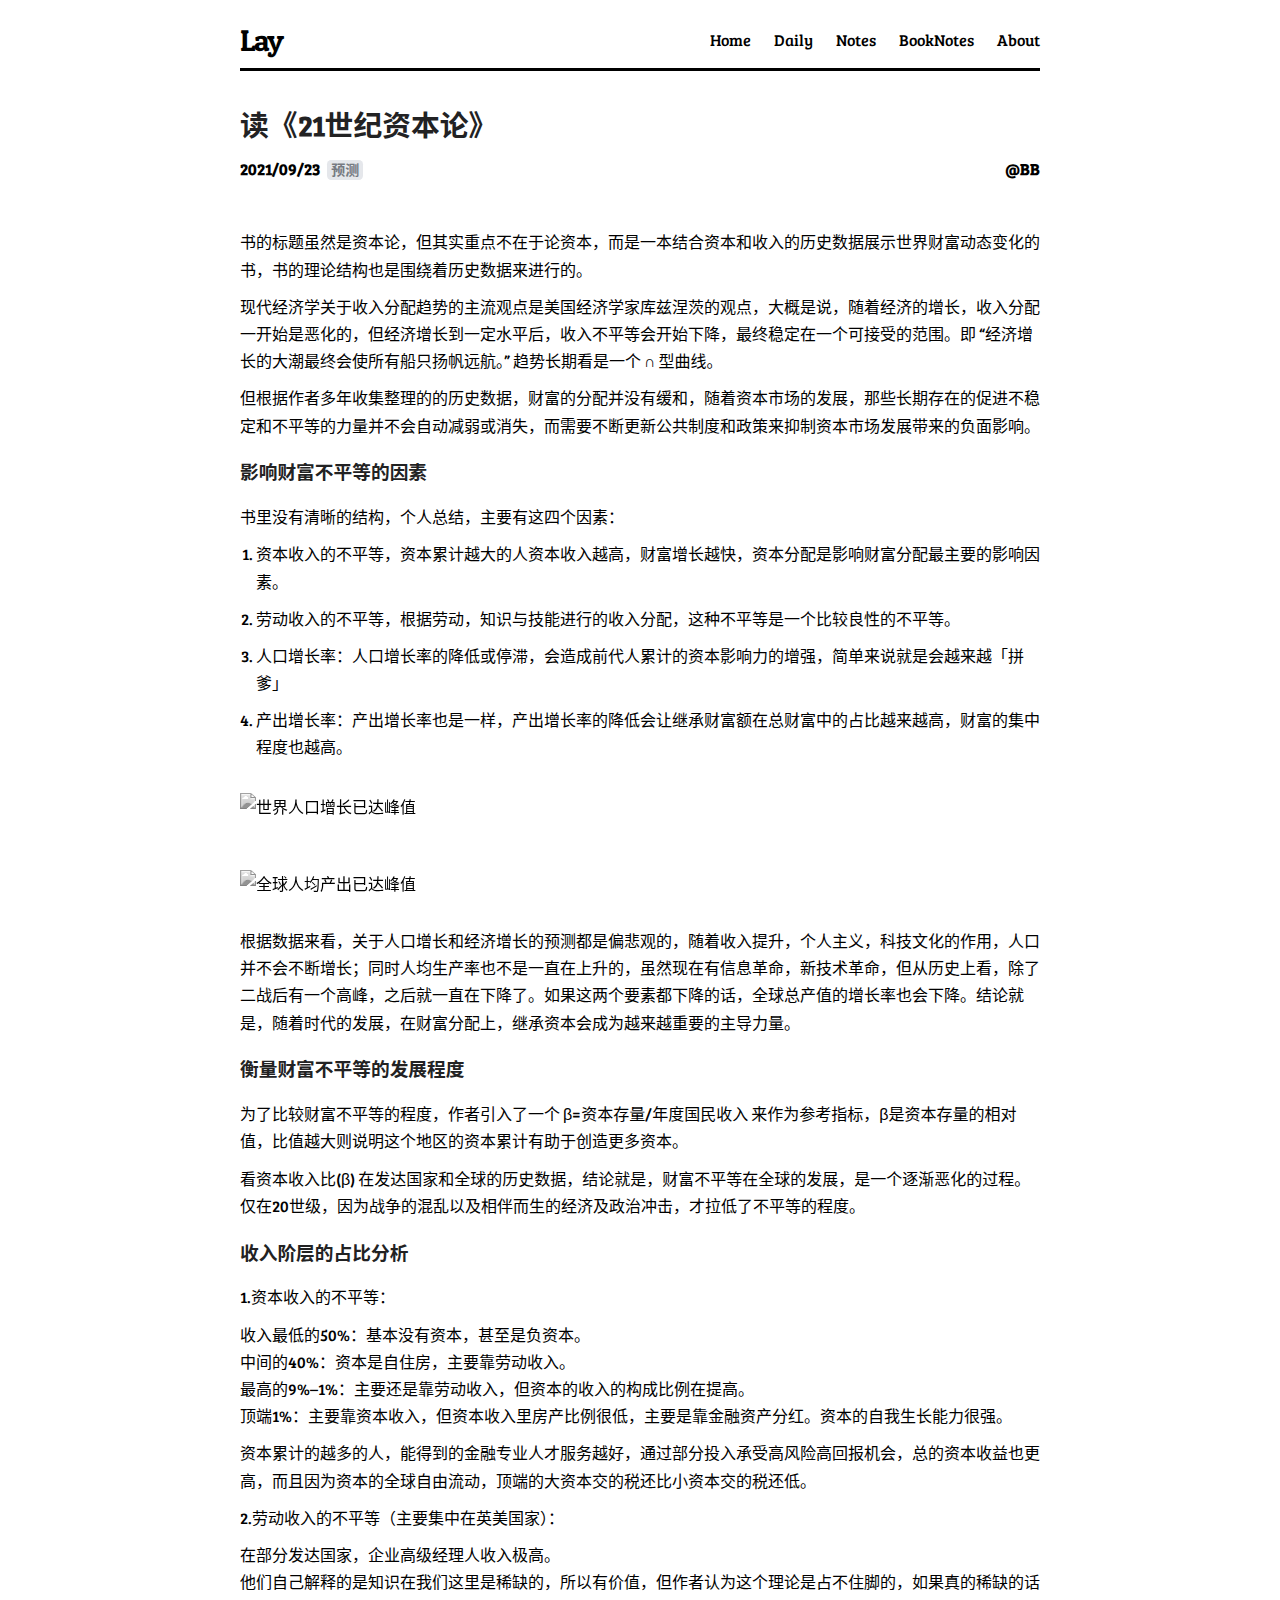
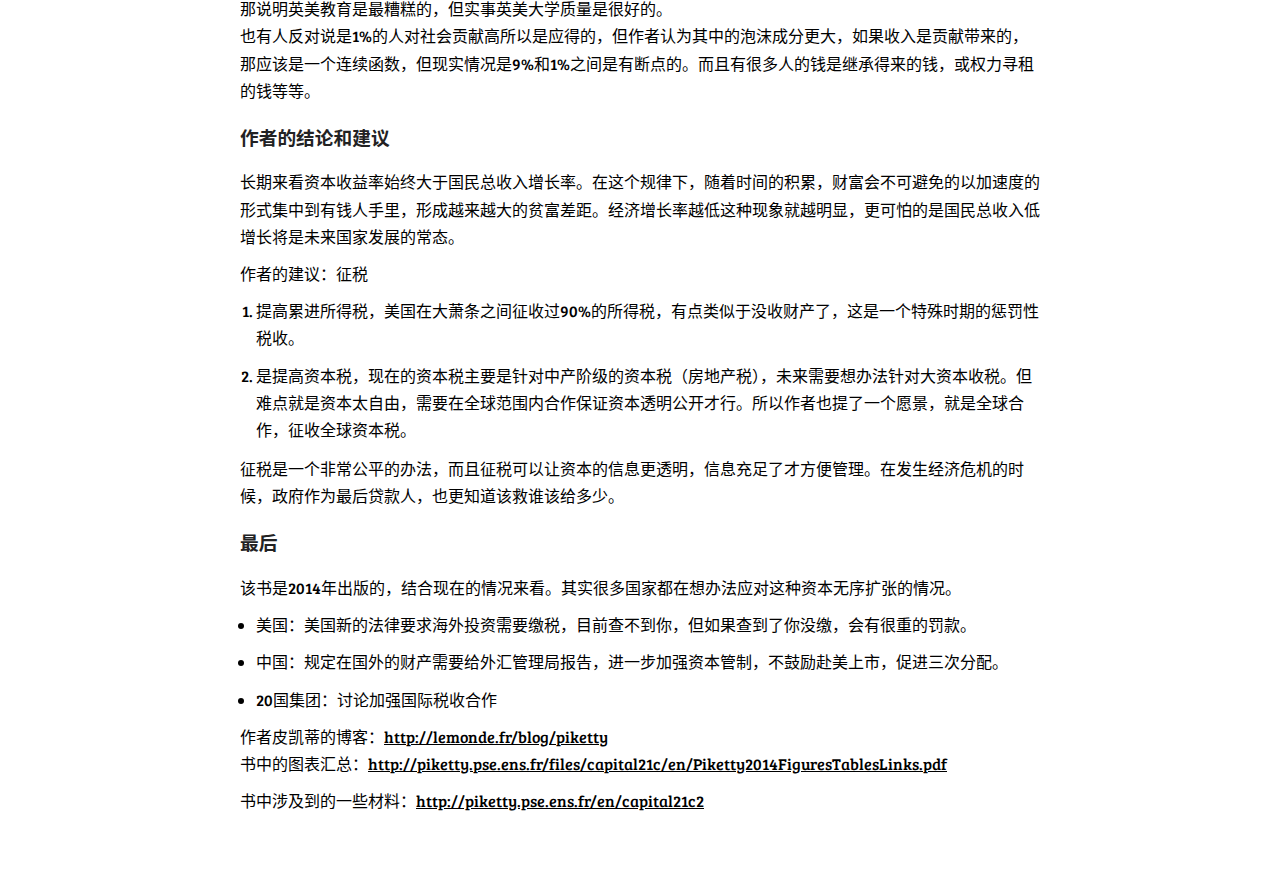
==== 16323880940046.html @ a24169ee "git" ====
<!DOCTYPE html>
<html>

<head>
    <title>
         读《21世纪资本论》 - Lay 
    </title>

    <meta charset="UTF-8">
    <meta name="viewport" content="width=device-width, initial-scale=1">
    <meta name="description" content="">

    <link rel="stylesheet" type="text/css" href="asset/cuckoo.css">
    <link rel="stylesheet" type="text/css" href="asset/main.css">
    <link rel="stylesheet" type="text/css" href="asset/tomorrow.css">
    <link rel="shortcut icon" href="asset/favicon.ico" type="image/x-icon" />
    <link rel="alternate" type="application/atom+xml" href="atom.xml" title="Lay">

    <link rel="stylesheet" href="asset/zoom.css">

    <script src="asset/highlight.pack.js"></script>
    <script>hljs.initHighlightingOnLoad();</script>

    
    <meta name="google-site-verification" content="v_k4W8sWPzS3caLtUAbGoCgiDOyLn7KLzbEb4he7xFg" />

</head>

<body>
    <header class="site-header cuckoo">
        <div class="wrapper">
            <a class="site-title" href="index.html">Lay</a>
            <nav class="site-nav">
                <a href="#" class="menu-icon">
                    <svg viewBox="0 0 18 15">
                        <path fill="#424242"
                            d="M18,1.484c0,0.82-0.665,1.484-1.484,1.484H1.484C0.665,2.969,0,2.304,0,1.484l0,0C0,0.665,0.665,0,1.484,0 h15.031C17.335,0,18,0.665,18,1.484L18,1.484z">
                        </path>
                        <path fill="#424242"
                            d="M18,7.516C18,8.335,17.335,9,16.516,9H1.484C0.665,9,0,8.335,0,7.516l0,0c0-0.82,0.665-1.484,1.484-1.484 h15.031C17.335,6.031,18,6.696,18,7.516L18,7.516z">
                        </path>
                        <path fill="#424242"
                            d="M18,13.516C18,14.335,17.335,15,16.516,15H1.484C0.665,15,0,14.335,0,13.516l0,0 c0-0.82,0.665-1.484,1.484-1.484h15.031C17.335,12.031,18,12.696,18,13.516L18,13.516z">
                        </path>
                    </svg>
                </a>
                <div class="trigger">
                    
                    <a class="page-link" href="index.html">Home</a>
                    
                    <a class="page-link" href="Daily.html">Daily</a>
                    
                    <a class="page-link" href="Notes.html">Notes</a>
                    
                    <a class="page-link" href="BookNotes.html">BookNotes</a>
                    
                    <a class="page-link" href="about.html">About</a>
                    
                </div>
            </nav>
        </div>

        

    </header>
</body>

</html>
 <div class="page-content cuckoo">
    <div class="wrapper">
        <article class="post" itemscope itemtype="http://schema.org/BlogPosting">
            <header class="post-header">
                <h1 class="post-title" itemprop="name headline">读《21世纪资本论》</h1>
                <div class="post-description">
                    

                    <time datetime="2021/09/23">2021/09/23</time>
                    
                    <a class="tags" href='tag_%E9%A2%84%E6%B5%8B.html'>预测</a>
                    
                    <div class="author">@BB</div>


                </div>
            </header>
            <div class="post-content" itemprop="articleBody">
                <p>书的标题虽然是资本论，但其实重点不在于论资本，而是一本结合资本和收入的历史数据展示世界财富动态变化的书，书的理论结构也是围绕着历史数据来进行的。</p>
<p>现代经济学关于收入分配趋势的主流观点是美国经济学家库兹涅茨的观点，大概是说，随着经济的增长，收入分配一开始是恶化的，但经济增长到一定水平后，收入不平等会开始下降，最终稳定在一个可接受的范围。即 “经济增长的大潮最终会使所有船只扬帆远航。” 趋势长期看是一个 ∩ 型曲线。</p>
<p>但根据作者多年收集整理的的历史数据，财富的分配并没有缓和，随着资本市场的发展，那些长期存在的促进不稳定和不平等的力量并不会自动减弱或消失，而需要不断更新公共制度和政策来抑制资本市场发展带来的负面影响。</p>
<h3><a id="%E5%BD%B1%E5%93%8D%E8%B4%A2%E5%AF%8C%E4%B8%8D%E5%B9%B3%E7%AD%89%E7%9A%84%E5%9B%A0%E7%B4%A0" class="anchor" aria-hidden="true"><span class="octicon octicon-link"></span></a>影响财富不平等的因素</h3>
<p>书里没有清晰的结构，个人总结，主要有这四个因素：</p>
<ol>
<li>
<p>资本收入的不平等，资本累计越大的人资本收入越高，财富增长越快，资本分配是影响财富分配最主要的影响因素。</p>
</li>
<li>
<p>劳动收入的不平等，根据劳动，知识与技能进行的收入分配，这种不平等是一个比较良性的不平等。</p>
</li>
<li>
<p>人口增长率：人口增长率的降低或停滞，会造成前代人累计的资本影响力的增强，简单来说就是会越来越「拼爹」</p>
</li>
<li>
<p>产出增长率：产出增长率也是一样，产出增长率的降低会让继承财富额在总财富中的占比越来越高，财富的集中程度也越高。</p>
</li>
</ol>
<p><img src="media/16323880940046/16638355880424.jpg" alt="世界人口增长已达峰值" /></p>
<p><img src="media/16323880940046/16638356135975.jpg" alt="全球人均产出已达峰值" /></p>
<p>根据数据来看，关于人口增长和经济增长的预测都是偏悲观的，随着收入提升，个人主义，科技文化的作用，人口并不会不断增长；同时人均生产率也不是一直在上升的，虽然现在有信息革命，新技术革命，但从历史上看，除了二战后有一个高峰，之后就一直在下降了。如果这两个要素都下降的话，全球总产值的增长率也会下降。结论就是，随着时代的发展，在财富分配上，继承资本会成为越来越重要的主导力量。</p>
<h3><a id="%E8%A1%A1%E9%87%8F%E8%B4%A2%E5%AF%8C%E4%B8%8D%E5%B9%B3%E7%AD%89%E7%9A%84%E5%8F%91%E5%B1%95%E7%A8%8B%E5%BA%A6" class="anchor" aria-hidden="true"><span class="octicon octicon-link"></span></a>衡量财富不平等的发展程度</h3>
<p>为了比较财富不平等的程度，作者引入了一个 β=资本存量/年度国民收入 来作为参考指标，β是资本存量的相对值，比值越大则说明这个地区的资本累计有助于创造更多资本。</p>
<p>看资本收入比(β) 在发达国家和全球的历史数据，结论就是，财富不平等在全球的发展，是一个逐渐恶化的过程。仅在20世级，因为战争的混乱以及相伴而生的经济及政治冲击，才拉低了不平等的程度。</p>
<h3><a id="%E6%94%B6%E5%85%A5%E9%98%B6%E5%B1%82%E7%9A%84%E5%8D%A0%E6%AF%94%E5%88%86%E6%9E%90" class="anchor" aria-hidden="true"><span class="octicon octicon-link"></span></a>收入阶层的占比分析</h3>
<p>1.资本收入的不平等：</p>
<p>收入最低的50%：基本没有资本，甚至是负资本。<br />
中间的40%：资本是自住房，主要靠劳动收入。<br />
最高的9%–1%：主要还是靠劳动收入，但资本的收入的构成比例在提高。<br />
顶端1%：主要靠资本收入，但资本收入里房产比例很低，主要是靠金融资产分红。资本的自我生长能力很强。</p>
<p>资本累计的越多的人，能得到的金融专业人才服务越好，通过部分投入承受高风险高回报机会，总的资本收益也更高，而且因为资本的全球自由流动，顶端的大资本交的税还比小资本交的税还低。</p>
<p>2.劳动收入的不平等（主要集中在英美国家）：</p>
<p>在部分发达国家，企业高级经理人收入极高。<br />
他们自己解释的是知识在我们这里是稀缺的，所以有价值，但作者认为这个理论是占不住脚的，如果真的稀缺的话那说明英美教育是最糟糕的，但实事英美大学质量是很好的。<br />
也有人反对说是1%的人对社会贡献高所以是应得的，但作者认为其中的泡沫成分更大，如果收入是贡献带来的，那应该是一个连续函数，但现实情况是9%和1%之间是有断点的。而且有很多人的钱是继承得来的钱，或权力寻租的钱等等。</p>
<h3><a id="%E4%BD%9C%E8%80%85%E7%9A%84%E7%BB%93%E8%AE%BA%E5%92%8C%E5%BB%BA%E8%AE%AE" class="anchor" aria-hidden="true"><span class="octicon octicon-link"></span></a>作者的结论和建议</h3>
<p>长期来看资本收益率始终大于国民总收入增长率。在这个规律下，随着时间的积累，财富会不可避免的以加速度的形式集中到有钱人手里，形成越来越大的贫富差距。经济增长率越低这种现象就越明显，更可怕的是国民总收入低增长将是未来国家发展的常态。</p>
<p>作者的建议：征税</p>
<ol>
<li>
<p>提高累进所得税，美国在大萧条之间征收过90%的所得税，有点类似于没收财产了，这是一个特殊时期的惩罚性税收。</p>
</li>
<li>
<p>是提高资本税，现在的资本税主要是针对中产阶级的资本税（房地产税），未来需要想办法针对大资本收税。但难点就是资本太自由，需要在全球范围内合作保证资本透明公开才行。所以作者也提了一个愿景，就是全球合作，征收全球资本税。</p>
</li>
</ol>
<p>征税是一个非常公平的办法，而且征税可以让资本的信息更透明，信息充足了才方便管理。在发生经济危机的时候，政府作为最后贷款人，也更知道该救谁该给多少。</p>
<h3><a id="%E6%9C%80%E5%90%8E" class="anchor" aria-hidden="true"><span class="octicon octicon-link"></span></a>最后</h3>
<p>该书是2014年出版的，结合现在的情况来看。其实很多国家都在想办法应对这种资本无序扩张的情况。</p>
<ul>
<li>美国：美国新的法律要求海外投资需要缴税，目前查不到你，但如果查到了你没缴，会有很重的罚款。</li>
<li>中国：规定在国外的财产需要给外汇管理局报告，进一步加强资本管制，不鼓励赴美上市，促进三次分配。</li>
<li>20国集团：讨论加强国际税收合作</li>
</ul>
<p>作者皮凯蒂的博客：<a href="http://lemonde.fr/blog/piketty">http://lemonde.fr/blog/piketty</a><br />
书中的图表汇总：<a href="http://piketty.pse.ens.fr/files/capital21c/en/Piketty2014FiguresTablesLinks.pdf">http://piketty.pse.ens.fr/files/capital21c/en/Piketty2014FiguresTablesLinks.pdf</a></p>
<p>书中涉及到的一些材料：<a href="http://piketty.pse.ens.fr/en/capital21c2">http://piketty.pse.ens.fr/en/capital21c2</a></p>

            </div>


            <div style="margin-top: 50px;">

                <!-- giscus 评论 -->
                <script src="https://giscus.app/client.js"
                        data-repo="layliu/giscus-comment"
                        data-repo-id="R_kgDOJtN4ng"
                        data-category="Announcements"
                        data-category-id="DIC_kwDOJtN4ns4CXE-q"
                        data-mapping="pathname"
                        data-strict="0"
                        data-reactions-enabled="1"
                        data-emit-metadata="0"
                        data-input-position="top"
                        data-theme="light"
                        data-lang="zh-CN"
                        crossorigin="anonymous"
                        async>
                </script>


            </div>


        </article>
    </div>
</div>

<script src="asset/jquery-3.3.1.min.js"></script>

<!-- 增加zoom效果 -->
<script src="asset/zoom.js"></script>
<!-- <script src="https://netdna.bootstrapcdn.com/bootstrap/3.0.0/js/bootstrap.min.js"></script> -->
<script>
    $(function () {
        $('img').each(function () {
            $(this).attr("data-action", 'zoom');
        });
    });
</script>





<script>
    $(document).ready(function () {
        $('#footer').show()
    })


</script>
  <!-- <footer id="footer" class="cuckoo page-footer" style="display: none">
    <div class="wrapper">
        <p>Designed and Written by <a href="mailto:justbb@gmail.com">liulei</a></p>
    </div>
</footer> -->
<!-- 
 -->
---- asset/cuckoo.css ----
html {
  overflow-y: overlay;

}

body {
  -webkit-font-smoothing: antialiased;
  margin: 12px 16px;
}


ul.entry-list {
  padding-left: 0px !important;
}


table {
  font-size: 14px !important;
}




a.site-title:hover {
  font-weight: inherit !important;
  text-decoration: none !important;
}

.pitem {
  display: inline;
  background: rgb(255, 255, 255);
  /* font-size: 1.2em; */
}

ul.entry-list {
  padding-left: 0px;
}


.author {
  float: right;
}



.posted-cats {
  float: right;
  font-weight: 500;
  font-size: .7em;
  padding: 3px 0;
  border: #000 2px solid;
  border-radius: 5px;
  width: 94px;
  text-align: center;
}



/**
 * cuckoo.css is designed for Mweb Theme Cuckoo, based on yue.css.
 *
 * Copyright (c) 2016 - 2019 by Jiayuan Zhang
 */

@import url('https://fonts.googleapis.com/css2?family=Bree+Serif&display=swap');


.cuckoo {
  /* font: 400 18px/1.62; */
  font-size: 16px;
  font-family: bree serif, Arial, -apple-system, BlinkMacSystemFont, Helvetica Neue, PingFang SC, Microsoft YaHei, Source Han Sans SC, Noto Sans CJK SC, WenQuanYi Micro Hei, sans-serif;
  color: #000;
}

.windows .cuckoo {
  font-size: 16px;
}

.cuckoo ::selection {
  color: rgb(255, 255, 255);
  background-color: rgb(0, 0, 0);
}

.cuckoo h1,
.cuckoo h2,
.cuckoo h3,
.cuckoo h4,
.cuckoo h5,
.cuckoo h6 {
  color: #222223;
}

.cuckoo h1 {
  font-size: 1.5em;
  margin: 0.67em 0;
}

.cuckoo>h1 {
  margin-top: 0;
  font-size: 2em;
}

.cuckoo h2 {
  font-size: 1.2em;
  margin: 0.83em 0;
  font-weight: 500;
}

.cuckoo h3 {
  font-size: 1.17em;
  margin: 1em 0;
}

.cuckoo h4,
.cuckoo h5,
.cuckoo h6 {
  font-size: 1em;
  margin: 1.6em 0 1em 0;
}

.cuckoo h6 {
  font-weight: 500;
}

.cuckoo p {
  margin-top: 0;
  margin-bottom: 1.24em;
}

.cuckoo a {
  word-wrap: break-word;
  text-decoration: underline;
  color: #000;
  /* -webkit-text-decoration-color: rgba(0, 0, 0, 0.4);
  text-decoration-color: rgba(0, 0, 0, 0.4); */
}

.cuckoo a:hover {
  font-weight: 600;
  text-decoration: underline;
  /* color: #555;
  -webkit-text-decoration-color: rgba(0, 0, 0, 0.6);
  text-decoration-color: rgba(0, 0, 0, 0.6); */
}

.cuckoo h1 a,
.cuckoo h2 a,
.cuckoo h3 a {
  text-decoration: none;
}

.cuckoo  p strong, 
.cuckoo b {
  font-weight: 700;
  color: #222223;
  background-color: #ffeeb5;
}

.cuckoo em,
.cuckoo i {
  font-style: italic;
  color: #222223;
}

.cuckoo img {
  display: block;
  padding-top: 20px;
  padding-bottom: 20px;
  max-width: 100%;
  max-height: 500px;
  filter: grayscale(1);
  max-height: auto;
  margin-left: auto;
  margin-right: auto;

}


.cuckoo img:hover {
  filter: none;

}

.cuckoo a img {
  /* Remove border on IE */
  border: none;
}

.cuckoo figure {
  position: relative;
  clear: both;
  outline: 0;
  margin: 10px 0 30px;
  padding: 0;
  min-height: 100px;
}

.cuckoo figure img {
  display: block;
  max-width: 100%;
  margin: auto auto 4px;
  box-sizing: border-box;
}

.cuckoo figure figcaption {
  position: relative;
  width: 100%;
  text-align: center;
  left: 0;
  margin-top: 10px;
  font-weight: 400;
  font-size: 14px;
  color: #666665;
}

.cuckoo figure figcaption a {
  text-decoration: none;
  color: #666665;
}

.cuckoo hr {
  display: block;
  width: 14%;
  margin: 40px auto 34px;
  border: 0 none;
  border-top: 3px solid #dededc;
}

.cuckoo blockquote {
  margin: 0 0 1.64em 0;
  /* border-left: 3px solid #dadada; */
  /* padding-left: 12px; */
  color: #444;
  padding: 0 20px;
  padding-left: 30px;
}

.cuckoo blockquote a {
  color: #444;
}

.cuckoo blockquote p:before {
  content: "\201C";
  display: block;
  font-family: times;
  font-style: normal;
  font-size: 32px;
  color: #444;
  font-weight: 700;
  line-height: 30px;
  margin-left: -30px;
  position: absolute;
}


.cuckoo ul,
.cuckoo ol {
  margin: 0 0 12px 0px;
  padding-left: 16px;
}

.cuckoo ul {
  list-style-type: disc;
}

.cuckoo ol {
  list-style-type: decimal;
}

.cuckoo li {
  margin-bottom: 0.2em;
}

.cuckoo li ul,
.cuckoo li ol {
  margin-top: 0;
  margin-bottom: 0;
  margin-left: 14px;
}

.cuckoo li ul {
  list-style-type: disc;
}

.cuckoo li ul ul {
  list-style-type: circle;
}

.cuckoo li p {
  margin: 0.4em 0 0.6em;
}

.cuckoo .unstyled {
  list-style-type: none;
  margin: 0;
  padding: 0;
}

.cuckoo code,
.cuckoo tt {
  color: #680000;
  font-size: 0.96em;
  padding: 2px 4px;
  background-color: #fff3e5;
  /* border: 2px dashed #eee; */
  border-radius: 3px;
  font-family: Menlo, Monaco, Consolas, "Courier New", monospace;
  word-wrap: break-word;
}

.cuckoo pre {
  margin: 1.64em 0;
  background-color: #000;
  border-radius: 4px;
  /* border: 2px dashed #dadada; */
  padding: 7px 7px 7px 10px;
  overflow: auto;
  line-height: 1.5;
  font-size: 0.96em;
  font-family: Menlo, Monaco, Consolas, "Courier New", monospace;
  /* color: #4c4c4c; */
}

.cuckoo pre code,
.cuckoo pre tt {
  /* color: #4c4c4c; */
  border: none;
  background: none;
  padding: 0;
}

.cuckoo table {
  width: 100%;
  max-width: 100%;
  border-collapse: collapse;
  border-spacing: 0;
  margin-bottom: 1.5em;
  font-size: 0.96em;
  box-sizing: border-box;
}

.cuckoo th,
.cuckoo td {
  text-align: left;
  padding: 4px 8px 4px 10px;
  border: 1px solid #e4e4e4;
}

.cuckoo td {
  vertical-align: top;
}

.cuckoo tr:nth-child(even) {
  background-color: #fafafa;
}

.cuckoo iframe {
  display: block;
  max-width: 100%;
  margin-bottom: 30px;
}

.cuckoo figure iframe {
  margin: auto;
}

.cuckoo table pre {
  margin: 0;
  padding: 0;
  border: none;
  background: none;
}

@media (min-width: 1100px) {
  .cuckoo blockquote {
    /* margin-left: -24px; */
    padding-left: 40px;
    border-width: 4px;

  }

  .cuckoo blockquote blockquote {
    margin-left: 0;
  }
}

.tags {
  margin-left: 0.3em;
  display: inline-block;
  -webkit-user-select: none;
  -moz-user-select: none;
  -ms-user-select: none;
  user-select: none;
  border-radius: 0.3em;
  --tw-bg-opacity: 1;
  background-color: rgb(229 231 235);
  color: rgb(118, 122, 129) !important;
  text-decoration: none !important;
  padding-left: 0.25rem;
  padding-right: 0.25rem;
  font-size: .875rem;
  line-height: 1.25rem;
  -webkit-text-decoration-line: none;
  text-decoration-line: none;
}


#search-wrap li {
  margin-right: 0;
  padding-top: 16px;
  padding-right: 0px;
  list-style: none;
}

ul#search-wrap {
  /* display: none; */
  padding-left: 0px;
}

#search_input {
  /* display: none; */
  width: 100%;
  height: 32px;
  border-radius: 4px;
  border: black 0px solid;
  background: rgb(235, 236, 239);
  padding-left: 8px;
  padding-right: 8px;
}
---- asset/main.css ----
@import url('https://fonts.googleapis.com/css2?family=Bree+Serif&display=swap');

@import url('https://fonts.googleapis.com/css2?family=Patua+One&display=swap');

/**
    Site Header
 */
.site-header {
  border-bottom: 3px solid #000;
  min-height: 56px;
  position: relative;
  /* margin-left: 10%;
  margin-right: 10%; */
  max-width: 800px;
  margin: 0 auto;
  font-weight: 400;
}

.site-title {
  font-size: 30px;
  font-weight: 300;
  line-height: 56px;
  letter-spacing: -1px;
  margin-bottom: 0;
  float: left;
  font-family: 'Patua One', cursive;;
}

a.site-title {
  border-bottom: none;
}

a.site-title:hover {
  border-bottom: none;
}

.trigger a {
  border-bottom: none;
}

.trigger a:hover {
  border-bottom: none;
}

.site-nav {
  float: right;
  line-height: 56px;
}

.site-nav .menu-icon {
  display: none;
}

.site-nav .page-link {
  color: #000;
  line-height: 1.5;
}

.site-nav .page-link:not(:last-child) {
  margin-right: 20px;
}

@media screen and (max-width: 600px) {
  .posted-cats{
    display: none;
  }

  .container{
    display: none;
  }

  ul#search-wrap{
    display: none;
  }
  
  h2.pitem{
    display: flex;
  }

  .site-nav {
    position: absolute;
    top: 9px;
    right: 15px;
    background-color: #fdfdfd;
    border: 1px solid #e8e8e8;
    border-radius: 5px;
    text-align: right;
  }

  .site-nav .menu-icon {
    display: block;
    float: right;
    width: 36px;
    height: 26px;
    line-height: 0;
    padding-top: 10px;
    text-align: center;
  }

  .site-nav .menu-icon > svg {
    width: 18px;
    height: 15px;
  }

  .site-nav .menu-icon > svg path {
    fill: #424242;
  }

  .site-nav .trigger {
    clear: both;
    display: none;
  }

  .site-nav:hover .trigger {
    display: block;
    padding-bottom: 5px;
  }

  .site-nav .page-link {
    display: block;
    padding: 5px 10px;
    margin-left: 20px;
  }

  .site-nav .page-link:not(:last-child) {
    margin-right: 0;
  }
}

/* Wrapper */
.wrapper {
  /* max-width: -webkit-calc(800px - (0px * 2)); */
  max-width: 800px;
  margin:0 auto;
}

.home {
  max-width: 800px;
  /* margin-top: 2em; */
}

li.entry-item {
  list-style-type: none;
}

.post-items li {
  list-style-type: circle;
}

@media screen and (max-width: 800px) {
  .wrapper {
    /* max-width: -webkit-calc(800px - (30px));
    max-width: calc(800px - (30px)); */
    padding-right: 0px;
    padding-left: 0px;
  }
}

.wrapper:after,
.footer-col-wrapper:after {
  content: "";
  display: table;
  clear: both;
}

.paging {
  text-align: center;
}

.paging a {
  border-bottom: none;
}

.entry-updated-time {
  /* font-size: 0.9em;
  color: #999; */
  width: 128px;
  display:block;
  float: left;
  font-weight: 400;
} 

h2.pitem{
  font-size: 1em !important;
}


.entry-detail {
  margin-bottom: 1.4em;
}

h2.entry-title {
  font-weight: normal;
  margin: 0;
}

.entry-description {
  color: #434343;
  margin-top: 0.5em;
}

/* Footer */
.page-footer {
  padding: 10px 0 20px;
  border-top: 3px solid #000;
  color: #999;
  font-size: 13px;
  text-align: center;
  margin-top: 20px;
  max-width: 800px;
  margin: 0 auto;
  /* margin-left: 10%;
  margin-right: 10%; */
}

.post-header {
  margin-bottom: 3em;
  margin-top: 2em;
  /* padding-bottom: 1em; */
  /* border-bottom: 1px solid #787D7B; */
}

h1.post-title {
  font-size: 1.8em;
  margin-top: 0.5em;
  margin-bottom: 0.5em;
}

.post-description {
  font-size: 1em;
  font-weight: 600;
}

.post-content p,
.post-content ul,
.post-content li {
  line-height: 1.7;
  margin-bottom: 10px;
}

.footnotes {
  font-size: 0.8em;
}

a.site-title {
  text-decoration: none;
}

a.page-link {
  text-decoration: none;
}

.img-comment {
  text-align: center;
  font-style: italic;
  font-size: 0.7em;
  color: #8F8F8B;
}

ul.post-list {
  margin-top: 2em;
}
---- asset/tomorrow.css ----
/* Tomorrow Night Theme */
/* http://jmblog.github.com/color-themes-for-google-code-highlightjs */
/* Original theme - https://github.com/chriskempson/tomorrow-theme */
/* http://jmblog.github.com/color-themes-for-google-code-highlightjs */

/* Tomorrow Comment */
.hljs-comment,
.hljs-title {
  color: #969896;
}

/* Tomorrow Red */
.hljs-variable,
.hljs-attribute,
.hljs-tag,
.hljs-regexp,
.ruby .hljs-constant,
.xml .hljs-tag .hljs-title,
.xml .hljs-pi,
.xml .hljs-doctype,
.html .hljs-doctype,
.css .hljs-id,
.css .hljs-class,
.css .hljs-pseudo {
  color: #cc6666;
}

/* Tomorrow Orange */
.hljs-number,
.hljs-preprocessor,
.hljs-pragma,
.hljs-built_in,
.hljs-literal,
.hljs-params,
.hljs-constant {
  color: #de935f;
}

/* Tomorrow Yellow */
.ruby .hljs-class .hljs-title,
.css .hljs-rules .hljs-attribute {
  color: #f0c674;
}

/* Tomorrow Green */
.hljs-string,
.hljs-value,
.hljs-inheritance,
.hljs-header,
.ruby .hljs-symbol,
.xml .hljs-cdata {
  color: #b5bd68;
}

/* Tomorrow Aqua */
.css .hljs-hexcolor {
  color: #8abeb7;
}

/* Tomorrow Blue */
.hljs-function,
.python .hljs-decorator,
.python .hljs-title,
.ruby .hljs-function .hljs-title,
.ruby .hljs-title .hljs-keyword,
.perl .hljs-sub,
.javascript .hljs-title,
.coffeescript .hljs-title {
  color: #81a2be;
}

/* Tomorrow Purple */
.hljs-keyword,
.javascript .hljs-function {
  color: #b294bb;
}

.hljs {
  display: block;
  overflow-x: auto;
  background: #1d1f21;
  color: #c5c8c6;
  padding: 0.5em;
  -webkit-text-size-adjust: none;
}

.coffeescript .javascript,
.javascript .xml,
.tex .hljs-formula,
.xml .javascript,
.xml .vbscript,
.xml .css,
.xml .hljs-cdata {
  opacity: 0.5;
}
---- asset/zoom.css ----
img[data-action="zoom"] {
  cursor: pointer;
  cursor: -webkit-zoom-in;
  cursor: -moz-zoom-in;
}
.zoom-img,
.zoom-img-wrap {
  position: relative;
  z-index: 666;
  -webkit-transition: all 300ms;
       -o-transition: all 300ms;
          transition: all 300ms;
}
img.zoom-img {
  cursor: pointer;
  cursor: -webkit-zoom-out;
  cursor: -moz-zoom-out;
  filter: none;
}
.zoom-overlay {
  z-index: 420;
  background: #fff;
  position: fixed;
  top: 0;
  left: 0;
  right: 0;
  bottom: 0;
  pointer-events: none;
  filter: "alpha(opacity=0)";
  opacity: 0;
  -webkit-transition:      opacity 300ms;
       -o-transition:      opacity 300ms;
          transition:      opacity 300ms;
}
.zoom-overlay-open .zoom-overlay {
  filter: "alpha(opacity=100)";
  opacity: 1;
}
.zoom-overlay-open,
.zoom-overlay-transitioning {
  cursor: default;
}
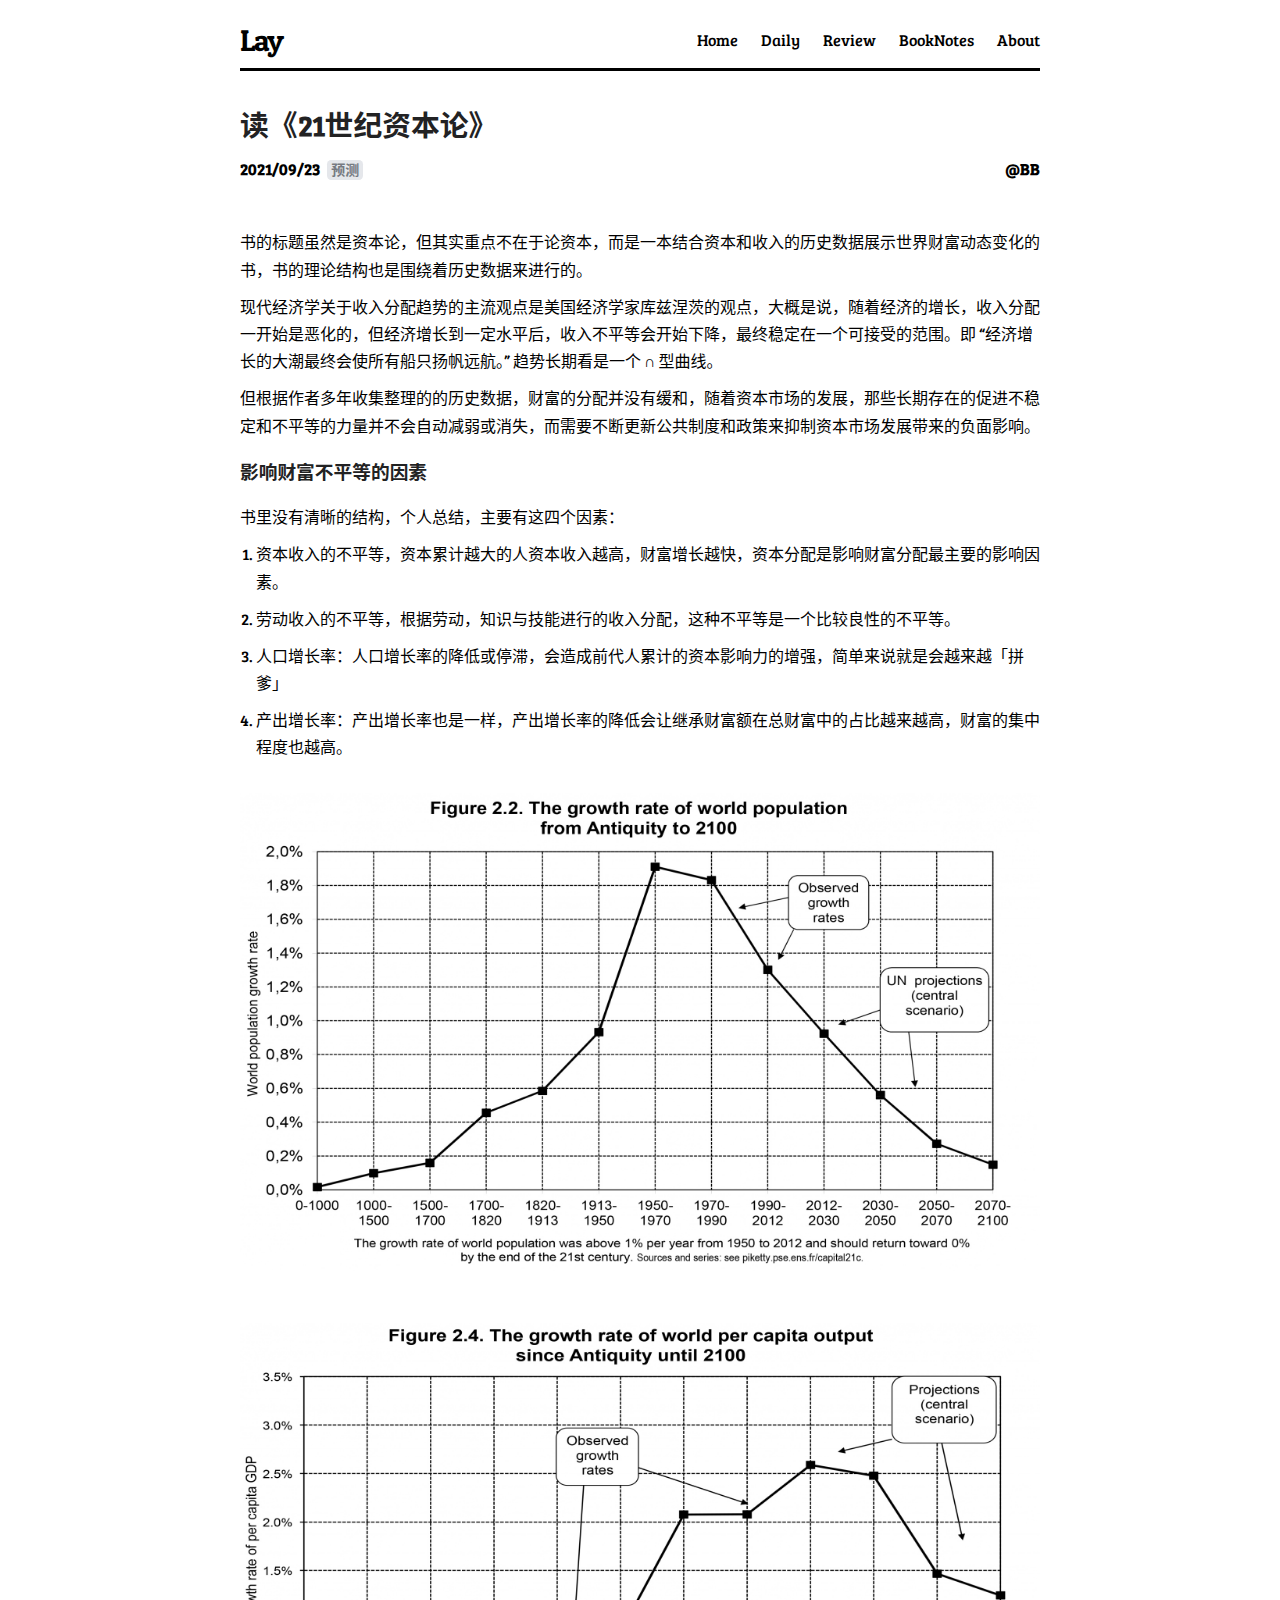
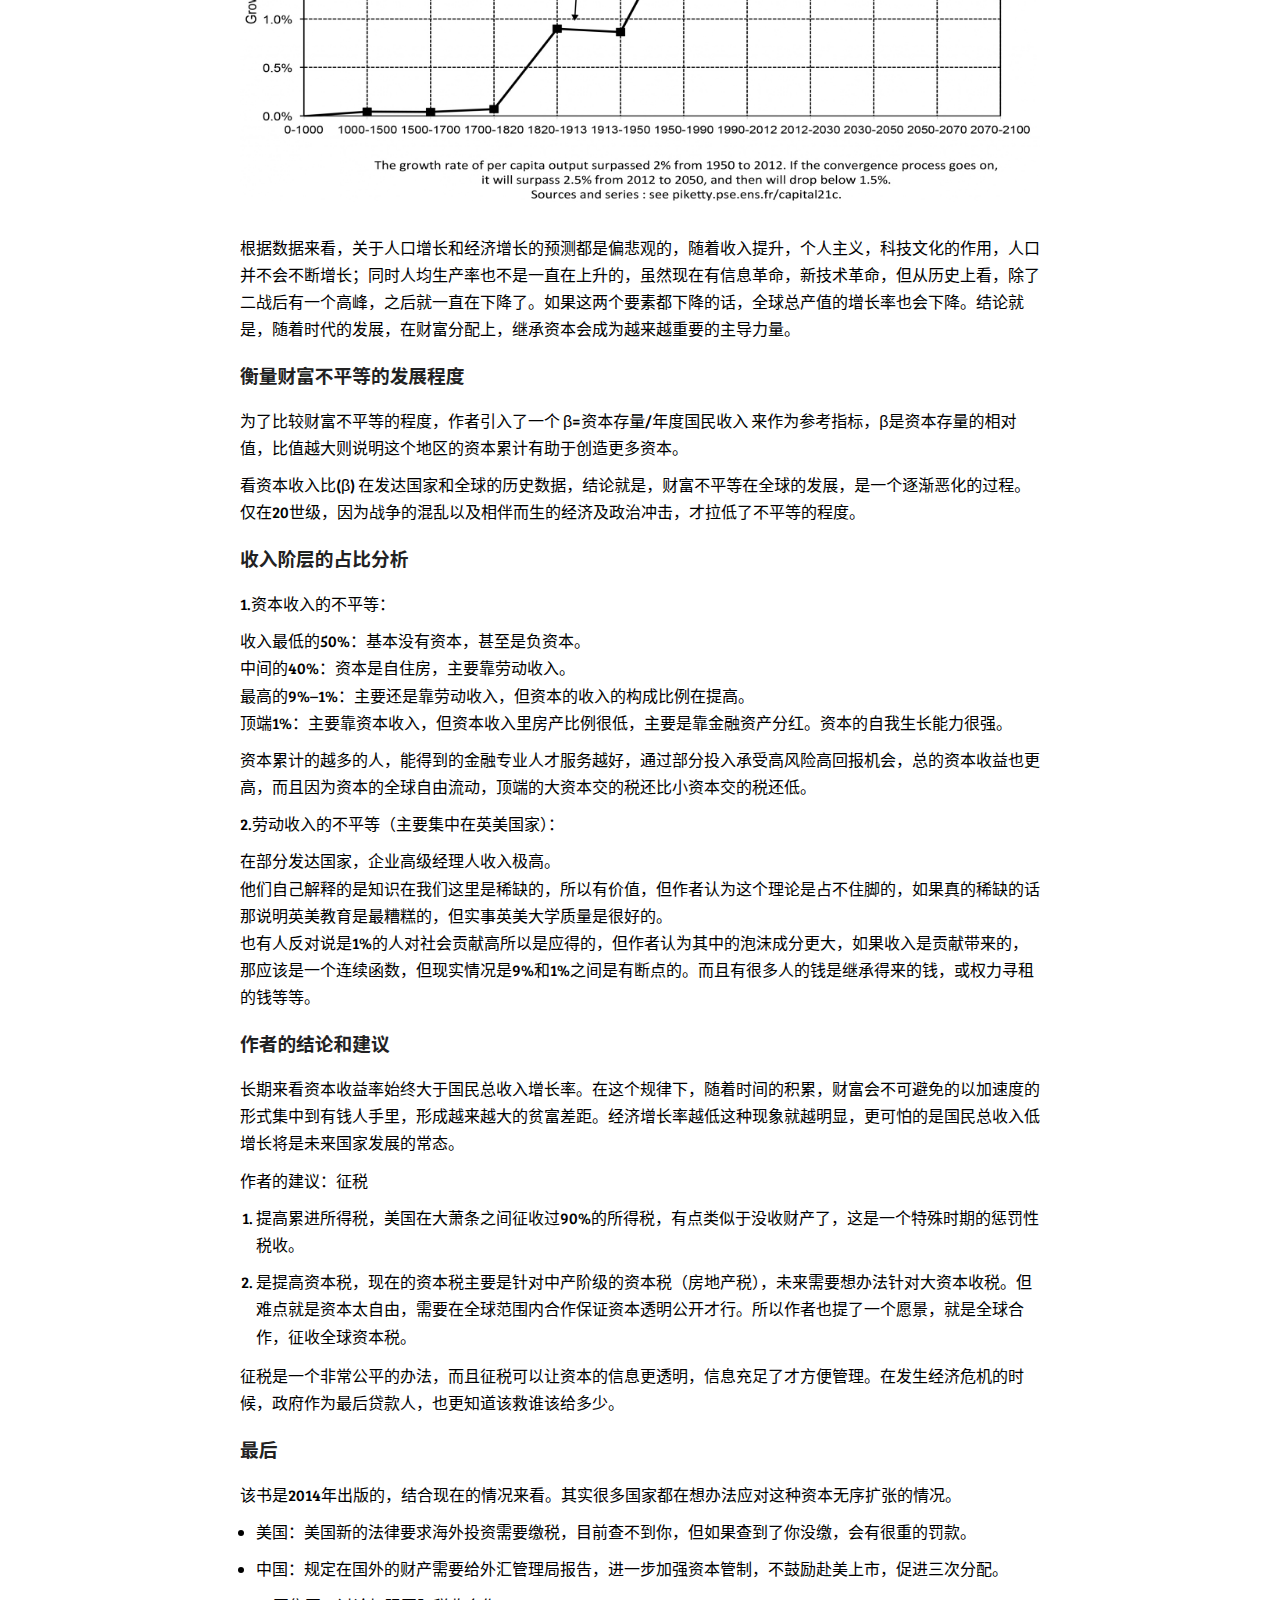
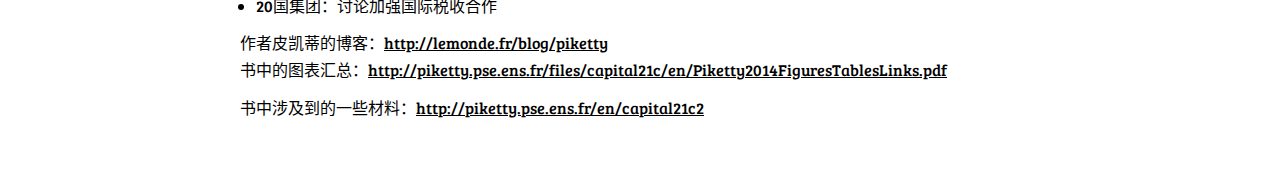
==== commit 025c0f0d: "git" ====
--- a/16323880940046.html
+++ b/16323880940046.html
@@ -50,7 +50,7 @@
                     
                     <a class="page-link" href="Daily.html">Daily</a>
                     
-                    <a class="page-link" href="Notes.html">Notes</a>
+                    <a class="page-link" href="Review.html">Review</a>
                     
                     <a class="page-link" href="BookNotes.html">BookNotes</a>
                     
